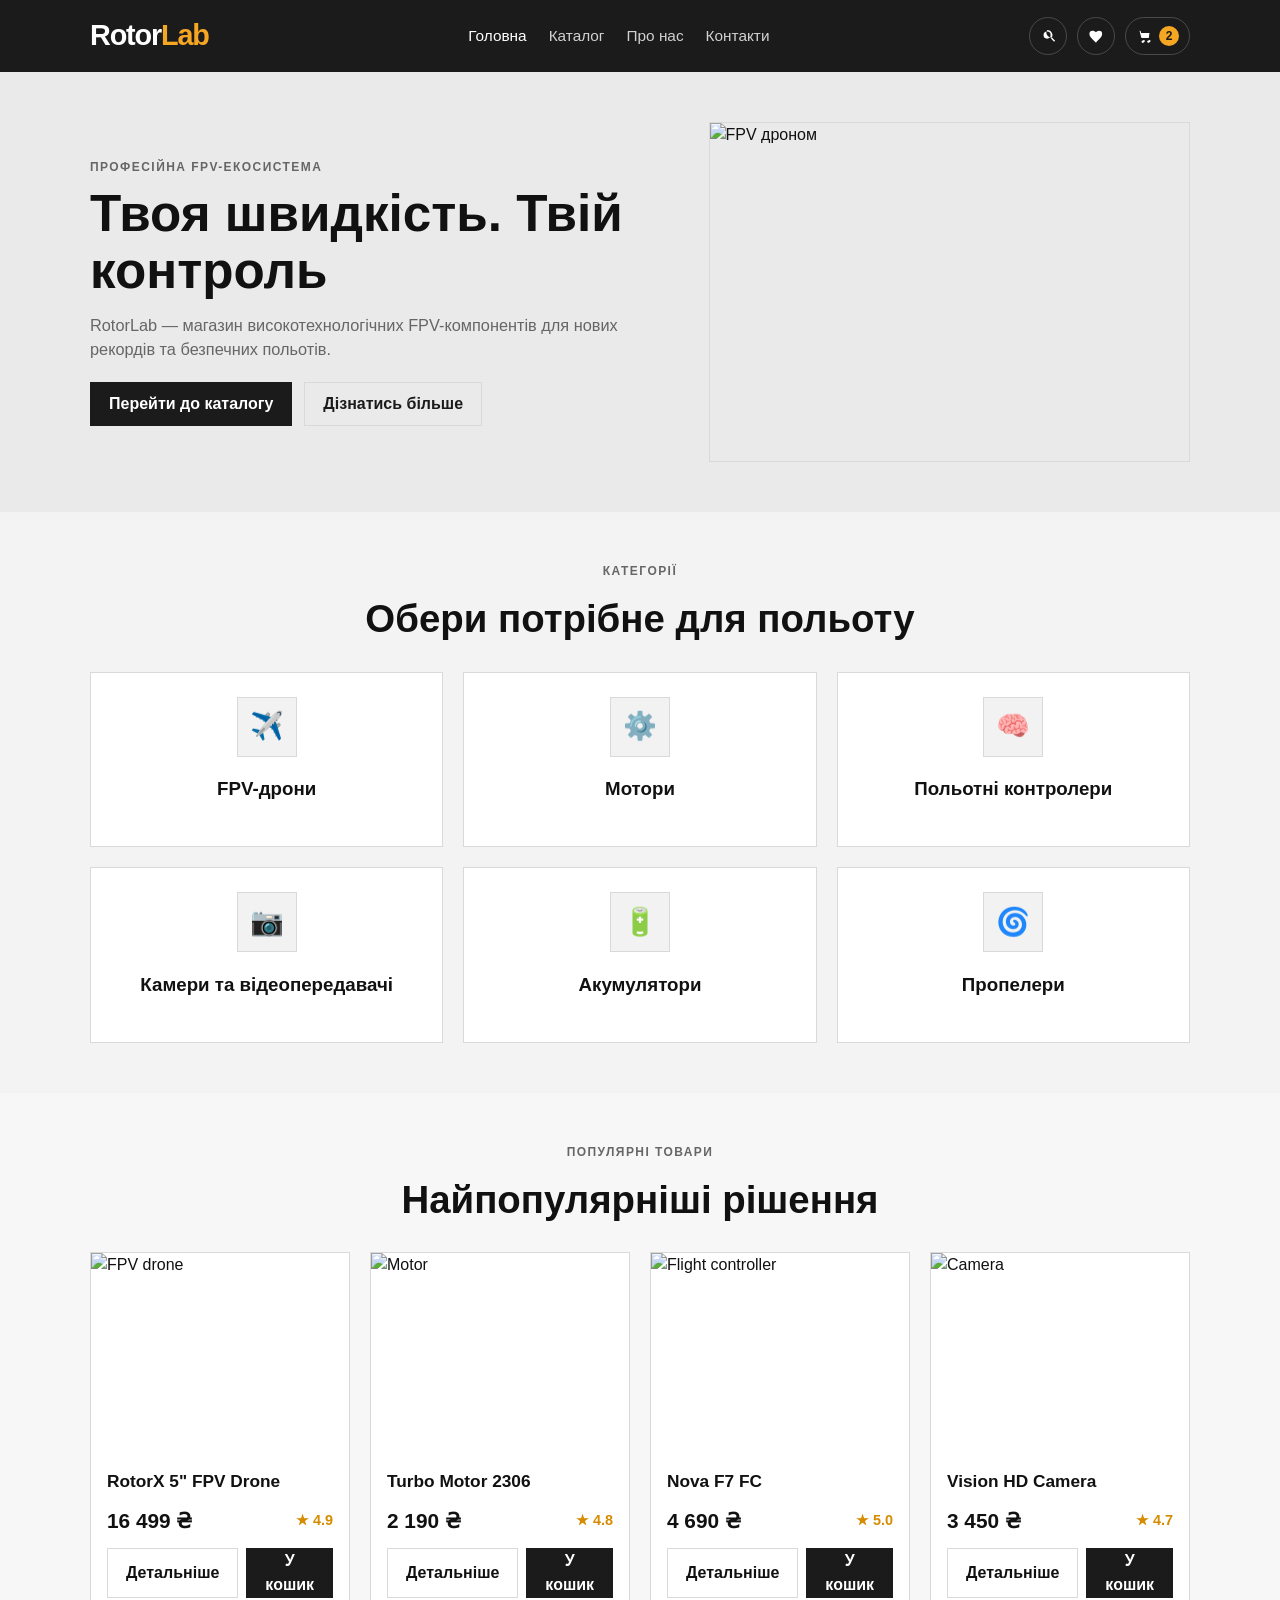
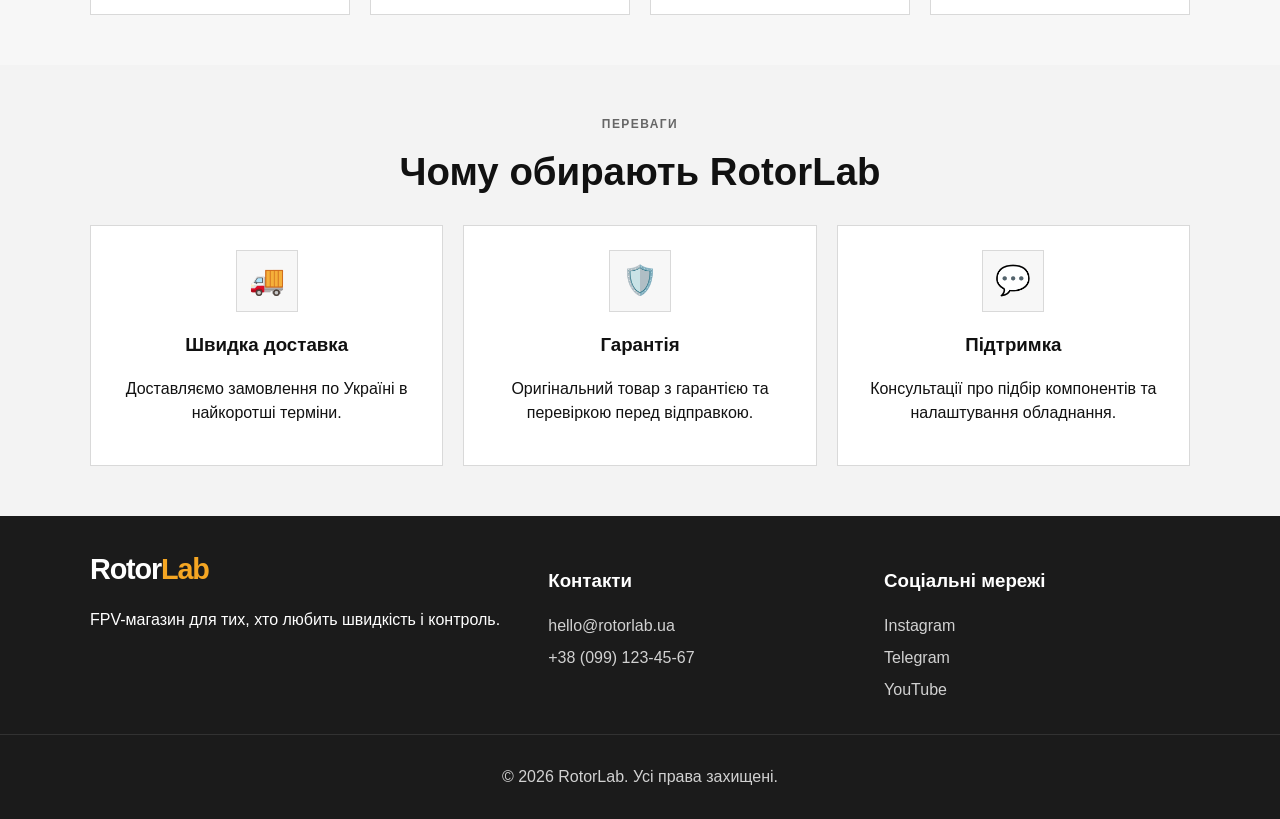
==== index.html @ e382fa6e "first commit" ====
<!DOCTYPE html>
<html lang="uk">
  <head>
    <meta charset="UTF-8" />
    <meta name="viewport" content="width=device-width, initial-scale=1.0" />
    <title>RotorLab | Головна</title>
    <link rel="preconnect" href="https://fonts.googleapis.com" />
    <link rel="preconnect" href="https://fonts.gstatic.com" crossorigin />
    <link href="https://fonts.googleapis.com/css2?family=Inter:wght@400;500;600;700;800&display=swap" rel="stylesheet" />
    <link rel="stylesheet" href="css/style.css" />
  </head>
  <body>
    <header class="header">
      <div class="container header__inner">
        <a href="index.html" class="logo">Rotor<span>Lab</span></a>

        <nav class="nav" aria-label="Головна навігація">
          <a href="index.html" class="nav__link active">Головна</a>
          <a href="catalog.html" class="nav__link">Каталог</a>
          <a href="about.html" class="nav__link">Про нас</a>
          <a href="contacts.html" class="nav__link">Контакти</a>
        </nav>

        <div class="header__actions">
          <button class="icon-button" aria-label="Пошук">
            <svg viewBox="0 0 24 24" aria-hidden="true"><path d="M10 3a7 7 0 015.5 11.9l4.4 4.4 1.4-1.4-4.4-4.4A7 7 0 0110 3zm0 2a5 5 0 100 10 5 5 0 000-10z"/></svg>
          </button>

          <a href="favorites.html" class="icon-button" aria-label="Обране">
            <svg viewBox="0 0 24 24" aria-hidden="true"><path d="M12 21.35l-1.45-1.32C5.4 15.36 2 12.28 2 8.5A4.5 4.5 0 016.5 4c1.74 0 3.41.81 4.5 2.09A6.15 6.15 0 0115.5 4 4.5 4.5 0 0120 8.5c0 3.78-3.4 6.86-8.55 11.54L12 21.35z"/></svg>
          </a>

          <a href="cart.html" class="cart-button" aria-label="Кошик">
            <svg viewBox="0 0 24 24" aria-hidden="true"><path d="M3 4h2l2.3 9.2a1 1 0 001 .8h8.9a1 1 0 001-.76L19 7H7.2l-.45-2.2A1 1 0 005.76 4H3zm5 14.5A1.5 1.5 0 1011 20a1.5 1.5 0 000-3zm8 0A1.5 1.5 0 1019 20a1.5 1.5 0 000-3z"/></svg>
            <span class="cart-count">2</span>
          </a>
        </div>
      </div>
    </header>

    <main>
      <section class="hero">
        <div class="container hero__content">
          <div class="hero__text">
            <p class="eyebrow">Професійна FPV-екосистема</p>
            <h1>Твоя швидкість. Твій контроль</h1>
            <p class="hero__description">
              RotorLab — магазин високотехнологічних FPV-компонентів для нових рекордів та безпечних польотів.
            </p>
            <div class="hero__actions">
              <a href="catalog.html" class="button button--primary">Перейти до каталогу</a>
              <a href="about.html" class="button button--secondary">Дізнатись більше</a>
            </div>
          </div>

          <div class="hero__media">
            <img src="https://images.unsplash.com/photo-1473968512647-3e447244af8f?auto=format&fit=crop&w=900&q=80" alt="FPV дроном" />
          </div>
        </div>
      </section>

      <section class="categories section">
        <div class="container">
          <div class="section-heading">
            <p class="eyebrow">Категорії</p>
            <h2>Обери потрібне для польоту</h2>
          </div>

          <div class="category-grid">
            <article class="category-card">
              <div class="category-card__icon">✈️</div>
              <h3>FPV-дрони</h3>
            </article>
            <article class="category-card">
              <div class="category-card__icon">⚙️</div>
              <h3>Мотори</h3>
            </article>
            <article class="category-card">
              <div class="category-card__icon">🧠</div>
              <h3>Польотні контролери</h3>
            </article>
            <article class="category-card">
              <div class="category-card__icon">📷</div>
              <h3>Камери та відеопередавачі</h3>
            </article>
            <article class="category-card">
              <div class="category-card__icon">🔋</div>
              <h3>Акумулятори</h3>
            </article>
            <article class="category-card">
              <div class="category-card__icon">🌀</div>
              <h3>Пропелери</h3>
            </article>
          </div>
        </div>
      </section>

      <section class="popular section section--light">
        <div class="container">
          <div class="section-heading">
            <p class="eyebrow">Популярні товари</p>
            <h2>Найпопулярніші рішення</h2>
          </div>

          <div class="product-grid">
            <article class="product-card">
              <img src="https://images.unsplash.com/photo-1580910051074-3e8e1a7797b1?auto=format&fit=crop&w=800&q=80" alt="FPV drone" />
              <div class="product-card__body">
                <h3>RotorX 5" FPV Drone</h3>
                <div class="product-card__meta">
                  <span class="price">16 499 ₴</span>
                  <span class="rating">★ 4.9</span>
                </div>
                <div class="product-card__actions">
                  <a href="product.html" class="button button--ghost">Детальніше</a>
                  <button class="button button--primary">У кошик</button>
                </div>
              </div>
            </article>

            <article class="product-card">
              <img src="https://images.unsplash.com/photo-1544256718-3bcf237f3974?auto=format&fit=crop&w=800&q=80" alt="Motor" />
              <div class="product-card__body">
                <h3>Turbo Motor 2306</h3>
                <div class="product-card__meta">
                  <span class="price">2 190 ₴</span>
                  <span class="rating">★ 4.8</span>
                </div>
                <div class="product-card__actions">
                  <a href="product.html" class="button button--ghost">Детальніше</a>
                  <button class="button button--primary">У кошик</button>
                </div>
              </div>
            </article>

            <article class="product-card">
              <img src="https://images.unsplash.com/photo-1518770660439-4636190af475?auto=format&fit=crop&w=800&q=80" alt="Flight controller" />
              <div class="product-card__body">
                <h3>Nova F7 FC</h3>
                <div class="product-card__meta">
                  <span class="price">4 690 ₴</span>
                  <span class="rating">★ 5.0</span>
                </div>
                <div class="product-card__actions">
                  <a href="product.html" class="button button--ghost">Детальніше</a>
                  <button class="button button--primary">У кошик</button>
                </div>
              </div>
            </article>

            <article class="product-card">
              <img src="https://images.unsplash.com/photo-1550745165-9bc0b252726f?auto=format&fit=crop&w=800&q=80" alt="Camera" />
              <div class="product-card__body">
                <h3>Vision HD Camera</h3>
                <div class="product-card__meta">
                  <span class="price">3 450 ₴</span>
                  <span class="rating">★ 4.7</span>
                </div>
                <div class="product-card__actions">
                  <a href="product.html" class="button button--ghost">Детальніше</a>
                  <button class="button button--primary">У кошик</button>
                </div>
              </div>
            </article>
          </div>
        </div>
      </section>

      <section class="benefits section">
        <div class="container">
          <div class="section-heading">
            <p class="eyebrow">Переваги</p>
            <h2>Чому обирають RotorLab</h2>
          </div>

          <div class="benefits-grid">
            <article class="benefit-item">
              <div class="benefit-item__icon">🚚</div>
              <h3>Швидка доставка</h3>
              <p>Доставляємо замовлення по Україні в найкоротші терміни.</p>
            </article>
            <article class="benefit-item">
              <div class="benefit-item__icon">🛡️</div>
              <h3>Гарантія</h3>
              <p>Оригінальний товар з гарантією та перевіркою перед відправкою.</p>
            </article>
            <article class="benefit-item">
              <div class="benefit-item__icon">💬</div>
              <h3>Підтримка</h3>
              <p>Консультації про підбір компонентів та налаштування обладнання.</p>
            </article>
          </div>
        </div>
      </section>
    </main>

    <footer class="footer">
      <div class="container footer__content">
        <div>
          <a href="index.html" class="logo footer__logo">Rotor<span>Lab</span></a>
          <p>FPV-магазин для тих, хто любить швидкість і контроль.</p>
        </div>

        <div>
          <h3>Контакти</h3>
          <ul class="footer__list">
            <li><a href="mailto:hello@rotorlab.ua">hello@rotorlab.ua</a></li>
            <li><a href="tel:+380991234567">+38 (099) 123-45-67</a></li>
          </ul>
        </div>

        <div>
          <h3>Соціальні мережі</h3>
          <ul class="footer__list">
            <li><a href="#">Instagram</a></li>
            <li><a href="#">Telegram</a></li>
            <li><a href="#">YouTube</a></li>
          </ul>
        </div>
      </div>

      <div class="footer__bottom">
        <div class="container">
          <p>© 2026 RotorLab. Усі права захищені.</p>
        </div>
      </div>
    </footer>
  </body>
</html>
---- css/style.css ----
:root {
  --bg: #f3f3f3;
  --white: #ffffff;
  --text: #111111;
  --muted: #666666;
  --line: #d9d9d9;
  --dark: #1b1b1b;
  --soft: #f7f7f7;
  --accent: #f5a623;
}

* {
  box-sizing: border-box;
}

body {
  margin: 0;
  font-family: Arial, Helvetica, sans-serif;
  background: var(--bg);
  color: var(--text);
  line-height: 1.5;
}

a {
  color: inherit;
  text-decoration: none;
}

img {
  max-width: 100%;
  display: block;
}

button,
input,
select,
textarea {
  font: inherit;
}

button {
  cursor: pointer;
}

.container {
  width: min(1100px, calc(100% - 32px));
  margin: 0 auto;
}

.header {
  background: var(--dark);
  color: var(--white);
}

.header__inner {
  display: flex;
  justify-content: space-between;
  align-items: center;
  min-height: 72px;
  gap: 20px;
}

.logo {
  font-size: 1.8rem;
  font-weight: 700;
  letter-spacing: -0.04em;
}

.logo span {
  color: var(--accent);
}

.nav {
  display: flex;
  gap: 22px;
}

.nav__link {
  color: rgba(255, 255, 255, 0.8);
  font-size: 0.96rem;
}

.nav__link.active {
  color: var(--white);
}

.header__actions {
  display: flex;
  align-items: center;
  gap: 10px;
}

.icon-button,
.cart-button {
  display: inline-flex;
  align-items: center;
  justify-content: center;
  width: 38px;
  height: 38px;
  border: 1px solid rgba(255,255,255,0.2);
  background: transparent;
  color: var(--white);
  border-radius: 50%;
}

.cart-button {
  width: auto;
  min-width: 60px;
  padding: 0 10px;
  border-radius: 999px;
  gap: 6px;
}

.icon-button svg,
.cart-button svg {
  width: 17px;
  height: 17px;
  fill: currentColor;
}

.cart-count {
  display: inline-flex;
  align-items: center;
  justify-content: center;
  min-width: 20px;
  height: 20px;
  background: var(--accent);
  color: var(--dark);
  border-radius: 50%;
  font-size: 0.75rem;
  font-weight: 700;
}

.hero {
  background: #eaeaea;
  padding: 50px 0;
}

.hero__content {
  display: grid;
  grid-template-columns: 1.1fr 0.9fr;
  gap: 30px;
  align-items: center;
}

.eyebrow {
  margin: 0 0 10px;
  font-size: 0.75rem;
  font-weight: 700;
  letter-spacing: 0.12em;
  text-transform: uppercase;
  color: var(--muted);
}

.hero h1 {
  font-size: clamp(2rem, 4vw, 3.3rem);
  line-height: 1.1;
  margin: 0 0 14px;
}

.hero__description {
  margin: 0;
  color: var(--muted);
  font-size: 1.02rem;
}

.hero__actions {
  display: flex;
  flex-wrap: wrap;
  gap: 12px;
  margin-top: 20px;
}

.button {
  display: inline-flex;
  align-items: center;
  justify-content: center;
  min-height: 44px;
  padding: 0 18px;
  border: 1px solid var(--line);
  background: var(--white);
  color: var(--dark);
  font-weight: 600;
}

.button--primary {
  background: var(--dark);
  border-color: var(--dark);
  color: var(--white);
}

.button--ghost {
  background: var(--white);
  color: var(--text);
}

.button--secondary {
  background: transparent;
}

.hero__media img {
  width: 100%;
  min-height: 340px;
  object-fit: cover;
  border: 1px solid var(--line);
}

.section {
  padding: 50px 0;
}

.section--light {
  background: var(--soft);
}

.section-heading {
  margin: 0 auto 24px;
  text-align: center;
  max-width: 700px;
}

.section-heading--left {
  margin-left: 0;
  text-align: left;
}

.section-heading h2 {
  margin: 0;
  font-size: clamp(1.8rem, 3vw, 2.4rem);
}

.category-grid,
.product-grid,
.benefits-grid,
.team-grid,
.stats-grid,
.contact-blocks {
  display: grid;
  gap: 20px;
}

.category-grid {
  grid-template-columns: repeat(3, minmax(0, 1fr));
}

.category-card,
.product-card,
.benefit-item,
.team-card,
.contact-card,
.summary-card,
.social-panel,
.favorite-item,
.cart-item {
  background: var(--white);
  border: 1px solid var(--line);
}

.category-card {
  padding: 24px 16px;
  text-align: center;
}

.category-card__icon {
  width: 60px;
  height: 60px;
  margin: 0 auto 14px;
  display: grid;
  place-items: center;
  background: #f2f2f2;
  border: 1px solid var(--line);
  font-size: 1.7rem;
}

.product-grid {
  grid-template-columns: repeat(4, minmax(0, 1fr));
}

.product-card {
  overflow: hidden;
}

.product-card img {
  width: 100%;
  height: 200px;
  object-fit: cover;
}

.product-card__body {
  padding: 16px;
}

.product-card__body h3 {
  margin: 0 0 10px;
  font-size: 1.08rem;
}

.product-card__text {
  margin: 0 0 14px;
  color: var(--muted);
  font-size: 0.92rem;
}

.product-card__meta {
  display: flex;
  align-items: center;
  justify-content: space-between;
  gap: 8px;
  margin-bottom: 12px;
}

.price {
  font-size: 1.3rem;
  font-weight: 700;
}

.rating {
  color: #d68c00;
  font-size: 0.9rem;
  font-weight: 700;
}

.product-card__actions {
  display: flex;
  gap: 8px;
}

.product-card__actions .button {
  flex: 1;
}

.benefits-grid {
  grid-template-columns: repeat(3, minmax(0, 1fr));
}

.benefit-item {
  padding: 24px 18px;
  text-align: center;
}

.benefit-item__icon {
  width: 62px;
  height: 62px;
  margin: 0 auto 12px;
  display: grid;
  place-items: center;
  border: 1px solid var(--line);
  background: #f7f7f7;
  font-size: 1.8rem;
}

.footer {
  background: var(--dark);
  color: var(--white);
}

.footer__content {
  display: grid;
  grid-template-columns: 1.4fr 1fr 1fr;
  gap: 30px;
  padding: 32px 0;
}

.footer__list {
  list-style: none;
  padding: 0;
  margin: 0;
  display: grid;
  gap: 8px;
  color: rgba(255,255,255,0.8);
}

.footer__bottom {
  border-top: 1px solid rgba(255,255,255,0.1);
  text-align: center;
  padding: 14px 0;
  color: rgba(255,255,255,0.8);
}

.page-shell {
  padding: 40px 0 70px;
}

.catalog-header {
  padding-top: 0;
  padding-bottom: 16px;
}

.catalog-toolbar,
.sort-row,
.catalog-grid,
.product-detail,
.cart-layout,
.checkout-layout,
.contacts-layout,
.favorites-list {
  display: grid;
  gap: 24px;
}

.catalog-toolbar__filters {
  display: grid;
  grid-template-columns: repeat(4, minmax(0, 1fr));
  gap: 16px;
}

.search-box input,
.catalog-toolbar__filters input,
.catalog-toolbar__filters select,
.sort-row select,
.checkout-form input,
.checkout-form select,
.feedback-form input,
.feedback-form textarea,
label input,
label select,
label textarea {
  width: 100%;
  min-height: 44px;
  padding: 10px 12px;
  border: 1px solid var(--line);
  background: var(--white);
  color: var(--text);
}

.catalog-toolbar__filters label,
.sort-row label,
label,
.quantity-picker {
  display: grid;
  gap: 6px;
  font-weight: 600;
}

.sort-row {
  grid-template-columns: 1fr auto;
  align-items: end;
  margin-bottom: 8px;
}

.catalog-grid {
  grid-template-columns: repeat(3, minmax(0, 1fr));
}

.pagination {
  display: flex;
  justify-content: center;
  gap: 10px;
  margin-top: 24px;
}

.pagination__item {
  display: inline-flex;
  align-items: center;
  justify-content: center;
  width: 38px;
  height: 38px;
  border: 1px solid var(--line);
  background: var(--white);
  color: var(--text);
}

.pagination__item.active {
  background: var(--dark);
  color: var(--white);
  border-color: var(--dark);
}

.breadcrumb {
  display: flex;
  align-items: center;
  gap: 8px;
  color: var(--muted);
  margin-bottom: 24px;
}

.product-detail {
  grid-template-columns: 1.05fr 0.95fr;
  align-items: start;
}

.product-detail__gallery {
  display: grid;
  gap: 12px;
}

.product-detail__main {
  width: 100%;
  height: 440px;
  object-fit: cover;
  border: 1px solid var(--line);
}

.product-detail__thumbs {
  display: grid;
  grid-template-columns: repeat(3, minmax(0, 1fr));
  gap: 10px;
}

.product-detail__thumbs img {
  width: 100%;
  height: 120px;
  object-fit: cover;
  border: 1px solid var(--line);
}

.product-detail__info {
  background: var(--white);
  border: 1px solid var(--line);
  padding: 22px;
}

.product-detail__description {
  color: var(--muted);
  margin: 16px 0 22px;
}

.product-card__meta--large {
  display: flex;
  justify-content: flex-start;
  gap: 16px;
  margin-bottom: 12px;
}

.status {
  display: inline-block;
  background: #edf8f2;
  color: #1c7a4c;
  padding: 5px 10px;
  font-size: 0.78rem;
  font-weight: 700;
}

.product-detail__purchase {
  display: flex;
  align-items: end;
  gap: 20px;
  flex-wrap: wrap;
}

.quantity-picker__control {
  display: flex;
  align-items: center;
  border: 1px solid var(--line);
  background: var(--white);
}

.quantity-picker__control button {
  width: 42px;
  height: 42px;
  border: none;
  background: transparent;
  font-size: 1.3rem;
}

.quantity-picker__control input {
  width: 60px;
  height: 42px;
  border: none;
  text-align: center;
}

.specs-table {
  width: 100%;
  border-collapse: collapse;
  background: var(--white);
  border: 1px solid var(--line);
}

.specs-table th,
.specs-table td {
  text-align: left;
  padding: 12px 14px;
  border-bottom: 1px solid var(--line);
}

.specs-table th {
  width: 40%;
  background: var(--soft);
}

.cart-layout {
  grid-template-columns: minmax(0, 1.8fr) minmax(250px, 0.8fr);
  align-items: start;
}

.cart-list {
  display: grid;
  gap: 16px;
}

.cart-item {
  display: grid;
  grid-template-columns: 120px minmax(0, 1.1fr) auto auto auto auto;
  align-items: center;
  gap: 16px;
  padding: 14px;
}

.cart-item img {
  width: 120px;
  height: 90px;
  object-fit: cover;
  border: 1px solid var(--line);
}

.cart-item__info h3 {
  margin: 0 0 6px;
}

.cart-item__info p {
  color: var(--muted);
  margin: 0;
}

.quantity-picker--small {
  min-width: 120px;
}

.remove-button {
  border: none;
  background: transparent;
  color: var(--muted);
  font-size: 1.1rem;
}

.summary-card {
  padding: 22px 18px;
}

.summary-card h2 {
  margin-top: 0;
  font-size: 1.7rem;
}

.summary-row,
.summary-item {
  display: flex;
  align-items: center;
  justify-content: space-between;
  gap: 12px;
  margin-bottom: 12px;
}

.summary-row--total {
  border-top: 1px solid var(--line);
  padding-top: 12px;
  margin-top: 18px;
  font-weight: 700;
  font-size: 1.1rem;
}

.summary-actions {
  display: grid;
  gap: 10px;
  margin-top: 18px;
}

.checkout-layout {
  grid-template-columns: minmax(0, 1.5fr) minmax(260px, 0.8fr);
  align-items: start;
}

.checkout-form,
.feedback-form {
  display: grid;
  gap: 18px;
}

.form-grid {
  display: grid;
  grid-template-columns: repeat(2, minmax(0, 1fr));
  gap: 16px;
}

.payment-methods {
  border: 1px solid var(--line);
  padding: 14px 16px;
}

.radio-option {
  display: flex;
  align-items: center;
  gap: 10px;
  margin-top: 10px;
}

.about-hero {
  display: grid;
  grid-template-columns: 1fr 1fr;
  gap: 30px;
  align-items: center;
}

.about-hero img {
  width: 100%;
  height: 400px;
  object-fit: cover;
  border: 1px solid var(--line);
}

.story,
.about-hero__content {
  color: var(--muted);
}

.stats-grid {
  grid-template-columns: repeat(3, minmax(0, 1fr));
}

.stat-card {
  background: var(--dark);
  color: var(--white);
  padding: 30px 20px;
  text-align: center;
}

.stat-card strong {
  display: block;
  font-size: 2rem;
  margin-bottom: 6px;
}

.team-grid {
  grid-template-columns: repeat(3, minmax(0, 1fr));
}

.team-card {
  overflow: hidden;
}

.team-card img {
  width: 100%;
  height: 240px;
  object-fit: cover;
}

.team-card h3,
.team-card p {
  padding: 0 16px;
}

.contacts-layout {
  grid-template-columns: minmax(0, 1.7fr) minmax(220px, 0.7fr);
  align-items: start;
}

.contact-blocks {
  grid-template-columns: repeat(3, minmax(0, 1fr));
  margin-bottom: 20px;
}

.contact-card {
  padding: 18px 16px;
}

.social-panel {
  padding: 22px 18px;
}

.social-list {
  list-style: none;
  padding: 0;
  margin: 0;
  display: grid;
  gap: 8px;
}

.favorite-item {
  display: grid;
  grid-template-columns: 140px minmax(0, 1.2fr) auto;
  align-items: center;
  gap: 18px;
  padding: 14px 16px;
}

.favorite-item img {
  width: 140px;
  height: 100px;
  object-fit: cover;
  border: 1px solid var(--line);
}

.favorite-item__actions {
  display: flex;
  gap: 10px;
  flex-wrap: wrap;
}

@media (max-width: 1024px) {
  .hero__content,
  .product-detail,
  .about-hero,
  .cart-layout,
  .checkout-layout,
  .contacts-layout {
    grid-template-columns: 1fr;
  }

  .product-grid,
  .category-grid,
  .benefits-grid,
  .team-grid,
  .catalog-grid {
    grid-template-columns: repeat(2, minmax(0, 1fr));
  }

  .catalog-toolbar__filters {
    grid-template-columns: repeat(2, minmax(0, 1fr));
  }
}

@media (max-width: 720px) {
  .header__inner,
  .nav,
  .catalog-toolbar__filters,
  .product-grid,
  .category-grid,
  .benefits-grid,
  .team-grid,
  .catalog-grid,
  .contact-blocks,
  .form-grid,
  .stats-grid,
  .footer__content {
    grid-template-columns: 1fr;
  }

  .header__inner {
    display: grid;
    justify-items: center;
    padding: 14px 0;
  }

  .nav {
    flex-wrap: wrap;
    justify-content: center;
  }

  .cart-item,
  .favorite-item {
    grid-template-columns: 1fr;
  }

  .sort-row {
    grid-template-columns: 1fr;
  }

  .favorite-item img,
  .cart-item img {
    width: 100%;
    height: 180px;
  }
}
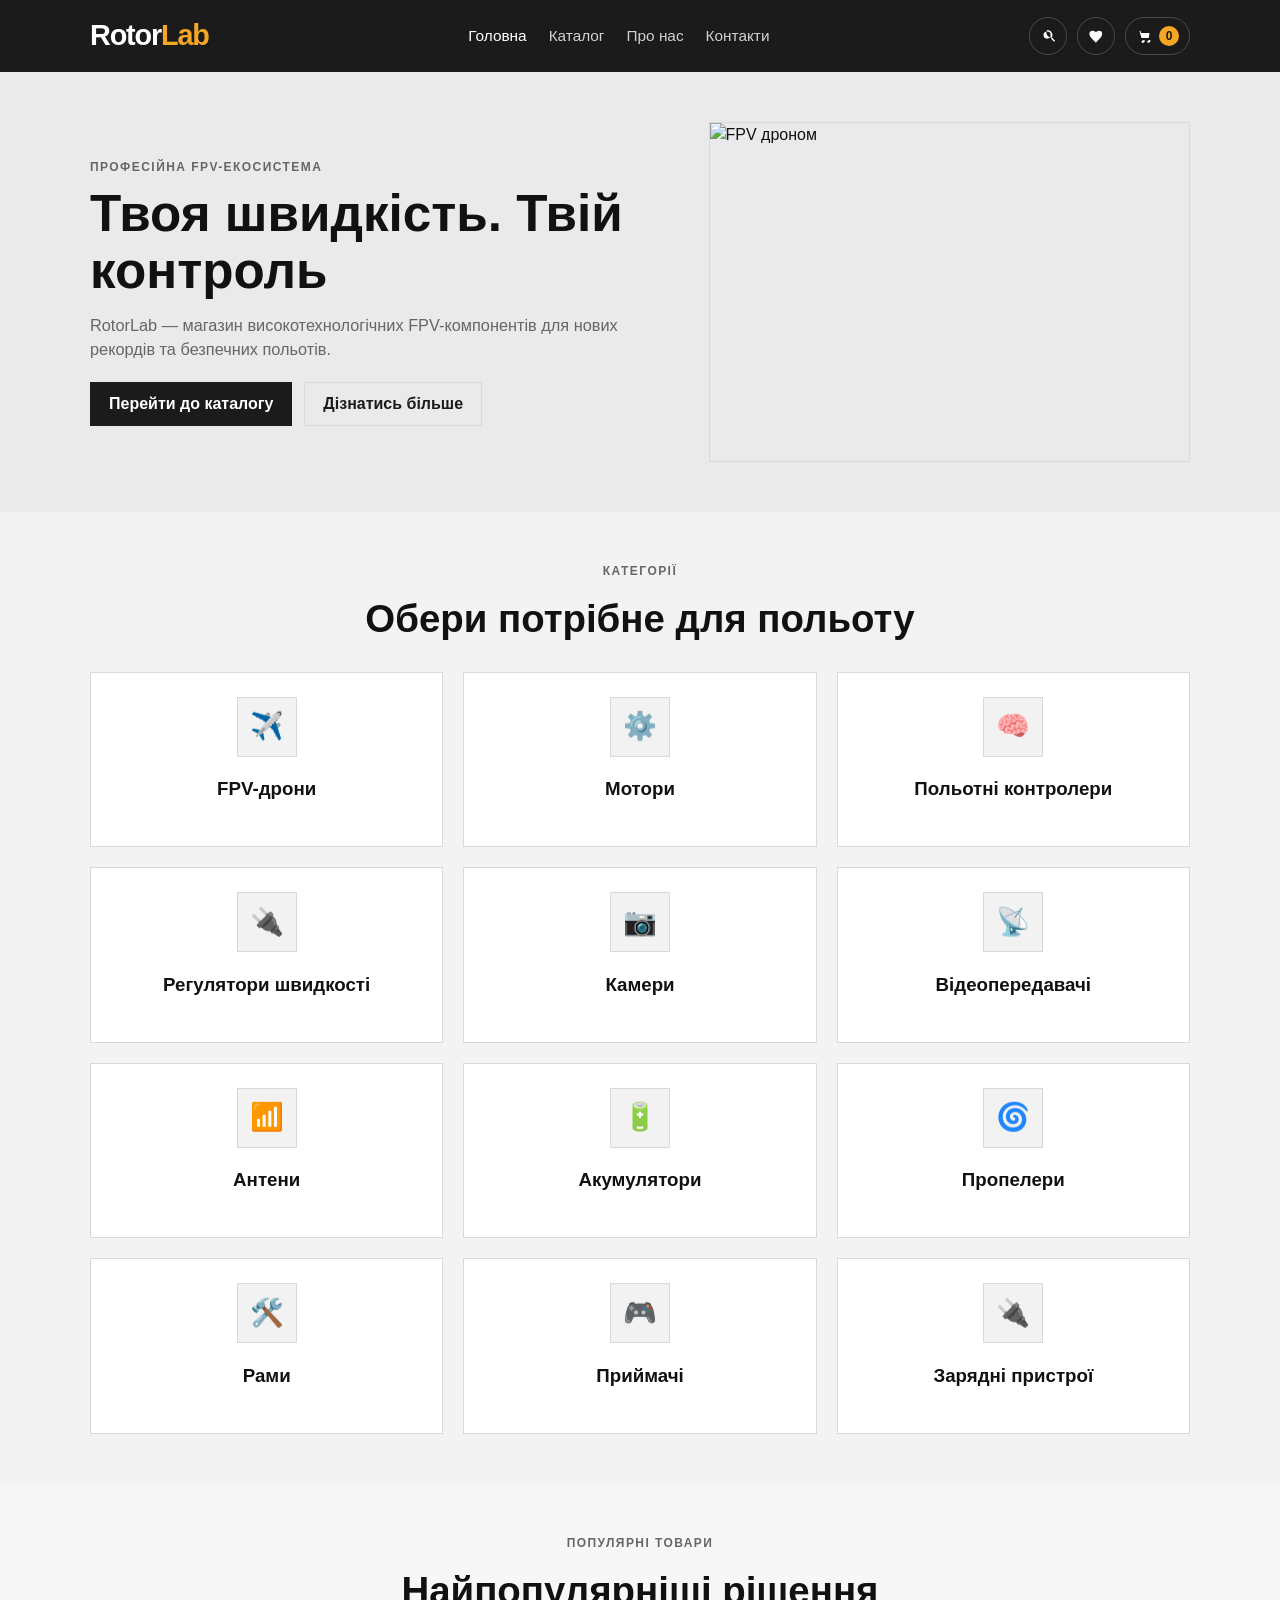
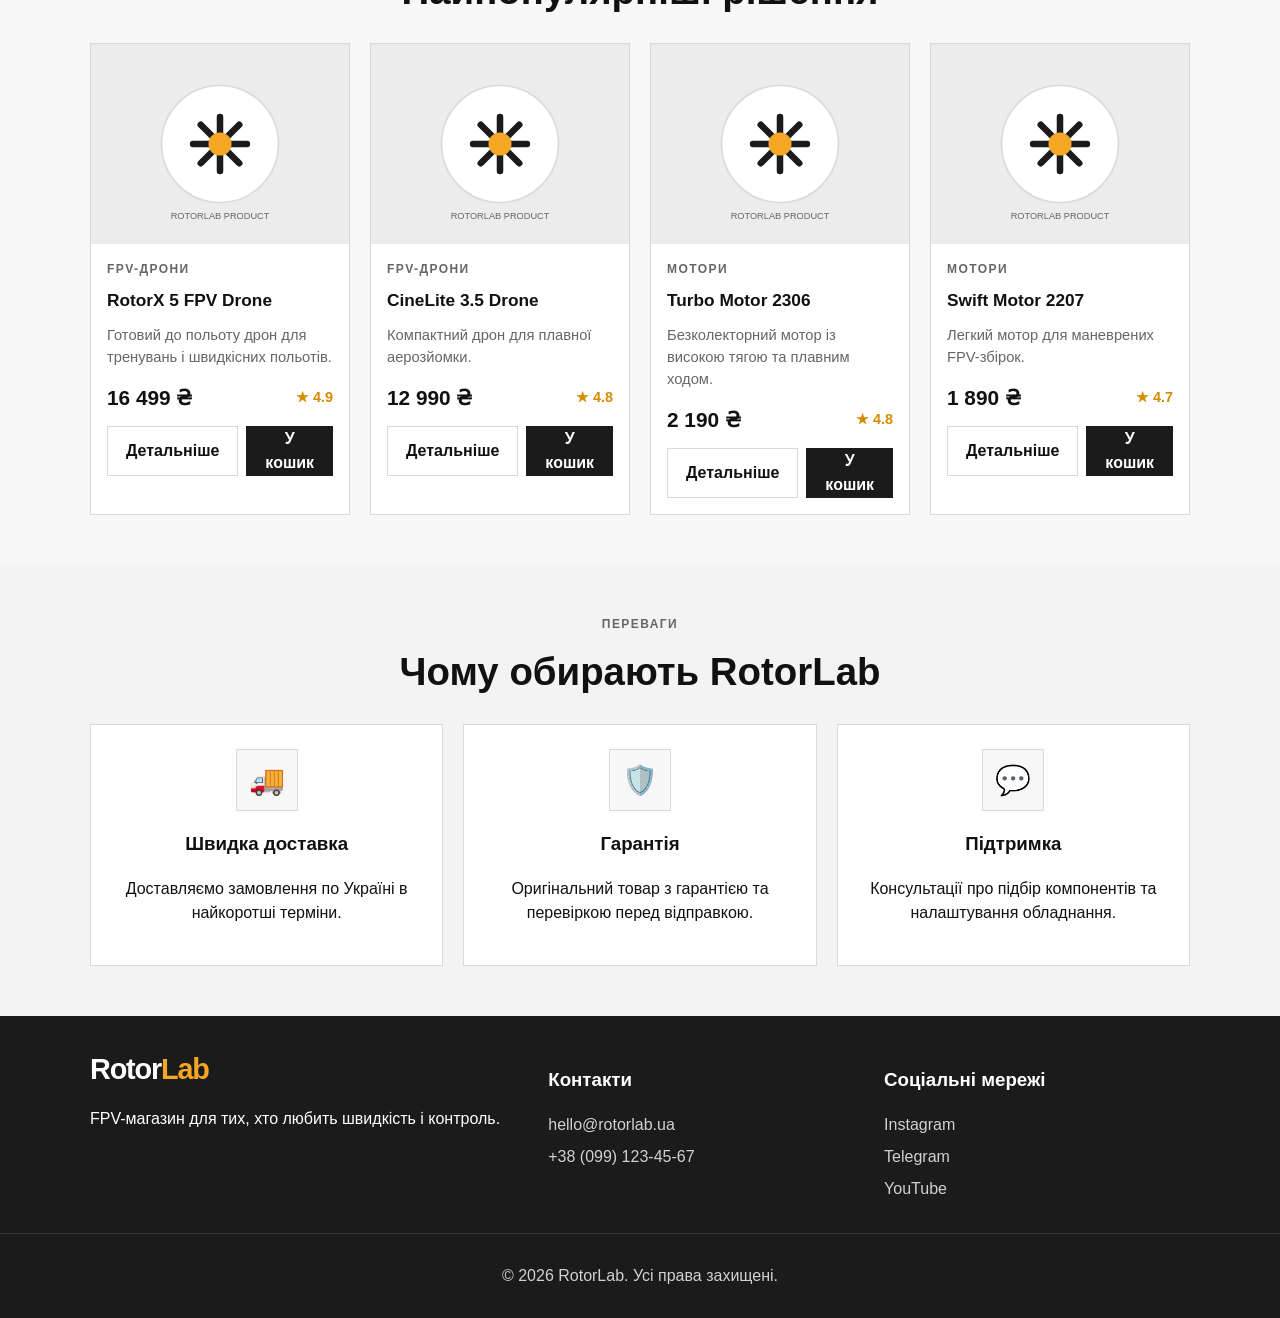
==== commit 148ba980: "basic structure litle worked js, after this start a work to js" ====
--- a/index.html
+++ b/index.html
@@ -32,7 +32,7 @@
 
           <a href="cart.html" class="cart-button" aria-label="Кошик">
             <svg viewBox="0 0 24 24" aria-hidden="true"><path d="M3 4h2l2.3 9.2a1 1 0 001 .8h8.9a1 1 0 001-.76L19 7H7.2l-.45-2.2A1 1 0 005.76 4H3zm5 14.5A1.5 1.5 0 1011 20a1.5 1.5 0 000-3zm8 0A1.5 1.5 0 1019 20a1.5 1.5 0 000-3z"/></svg>
-            <span class="cart-count">2</span>
+            <span class="cart-count">0</span>
           </a>
         </div>
       </div>
@@ -66,32 +66,7 @@
             <h2>Обери потрібне для польоту</h2>
           </div>
 
-          <div class="category-grid">
-            <article class="category-card">
-              <div class="category-card__icon">✈️</div>
-              <h3>FPV-дрони</h3>
-            </article>
-            <article class="category-card">
-              <div class="category-card__icon">⚙️</div>
-              <h3>Мотори</h3>
-            </article>
-            <article class="category-card">
-              <div class="category-card__icon">🧠</div>
-              <h3>Польотні контролери</h3>
-            </article>
-            <article class="category-card">
-              <div class="category-card__icon">📷</div>
-              <h3>Камери та відеопередавачі</h3>
-            </article>
-            <article class="category-card">
-              <div class="category-card__icon">🔋</div>
-              <h3>Акумулятори</h3>
-            </article>
-            <article class="category-card">
-              <div class="category-card__icon">🌀</div>
-              <h3>Пропелери</h3>
-            </article>
-          </div>
+          <div class="category-grid" id="home-categories"></div>
         </div>
       </section>
 
@@ -102,67 +77,7 @@
             <h2>Найпопулярніші рішення</h2>
           </div>
 
-          <div class="product-grid">
-            <article class="product-card">
-              <img src="https://images.unsplash.com/photo-1580910051074-3e8e1a7797b1?auto=format&fit=crop&w=800&q=80" alt="FPV drone" />
-              <div class="product-card__body">
-                <h3>RotorX 5" FPV Drone</h3>
-                <div class="product-card__meta">
-                  <span class="price">16 499 ₴</span>
-                  <span class="rating">★ 4.9</span>
-                </div>
-                <div class="product-card__actions">
-                  <a href="product.html" class="button button--ghost">Детальніше</a>
-                  <button class="button button--primary">У кошик</button>
-                </div>
-              </div>
-            </article>
-
-            <article class="product-card">
-              <img src="https://images.unsplash.com/photo-1544256718-3bcf237f3974?auto=format&fit=crop&w=800&q=80" alt="Motor" />
-              <div class="product-card__body">
-                <h3>Turbo Motor 2306</h3>
-                <div class="product-card__meta">
-                  <span class="price">2 190 ₴</span>
-                  <span class="rating">★ 4.8</span>
-                </div>
-                <div class="product-card__actions">
-                  <a href="product.html" class="button button--ghost">Детальніше</a>
-                  <button class="button button--primary">У кошик</button>
-                </div>
-              </div>
-            </article>
-
-            <article class="product-card">
-              <img src="https://images.unsplash.com/photo-1518770660439-4636190af475?auto=format&fit=crop&w=800&q=80" alt="Flight controller" />
-              <div class="product-card__body">
-                <h3>Nova F7 FC</h3>
-                <div class="product-card__meta">
-                  <span class="price">4 690 ₴</span>
-                  <span class="rating">★ 5.0</span>
-                </div>
-                <div class="product-card__actions">
-                  <a href="product.html" class="button button--ghost">Детальніше</a>
-                  <button class="button button--primary">У кошик</button>
-                </div>
-              </div>
-            </article>
-
-            <article class="product-card">
-              <img src="https://images.unsplash.com/photo-1550745165-9bc0b252726f?auto=format&fit=crop&w=800&q=80" alt="Camera" />
-              <div class="product-card__body">
-                <h3>Vision HD Camera</h3>
-                <div class="product-card__meta">
-                  <span class="price">3 450 ₴</span>
-                  <span class="rating">★ 4.7</span>
-                </div>
-                <div class="product-card__actions">
-                  <a href="product.html" class="button button--ghost">Детальніше</a>
-                  <button class="button button--primary">У кошик</button>
-                </div>
-              </div>
-            </article>
-          </div>
+          <div class="product-grid" id="featured-products"></div>
         </div>
       </section>
 
@@ -225,5 +140,6 @@
         </div>
       </div>
     </footer>
+    <script src="js/store.js" defer></script>
   </body>
 </html>
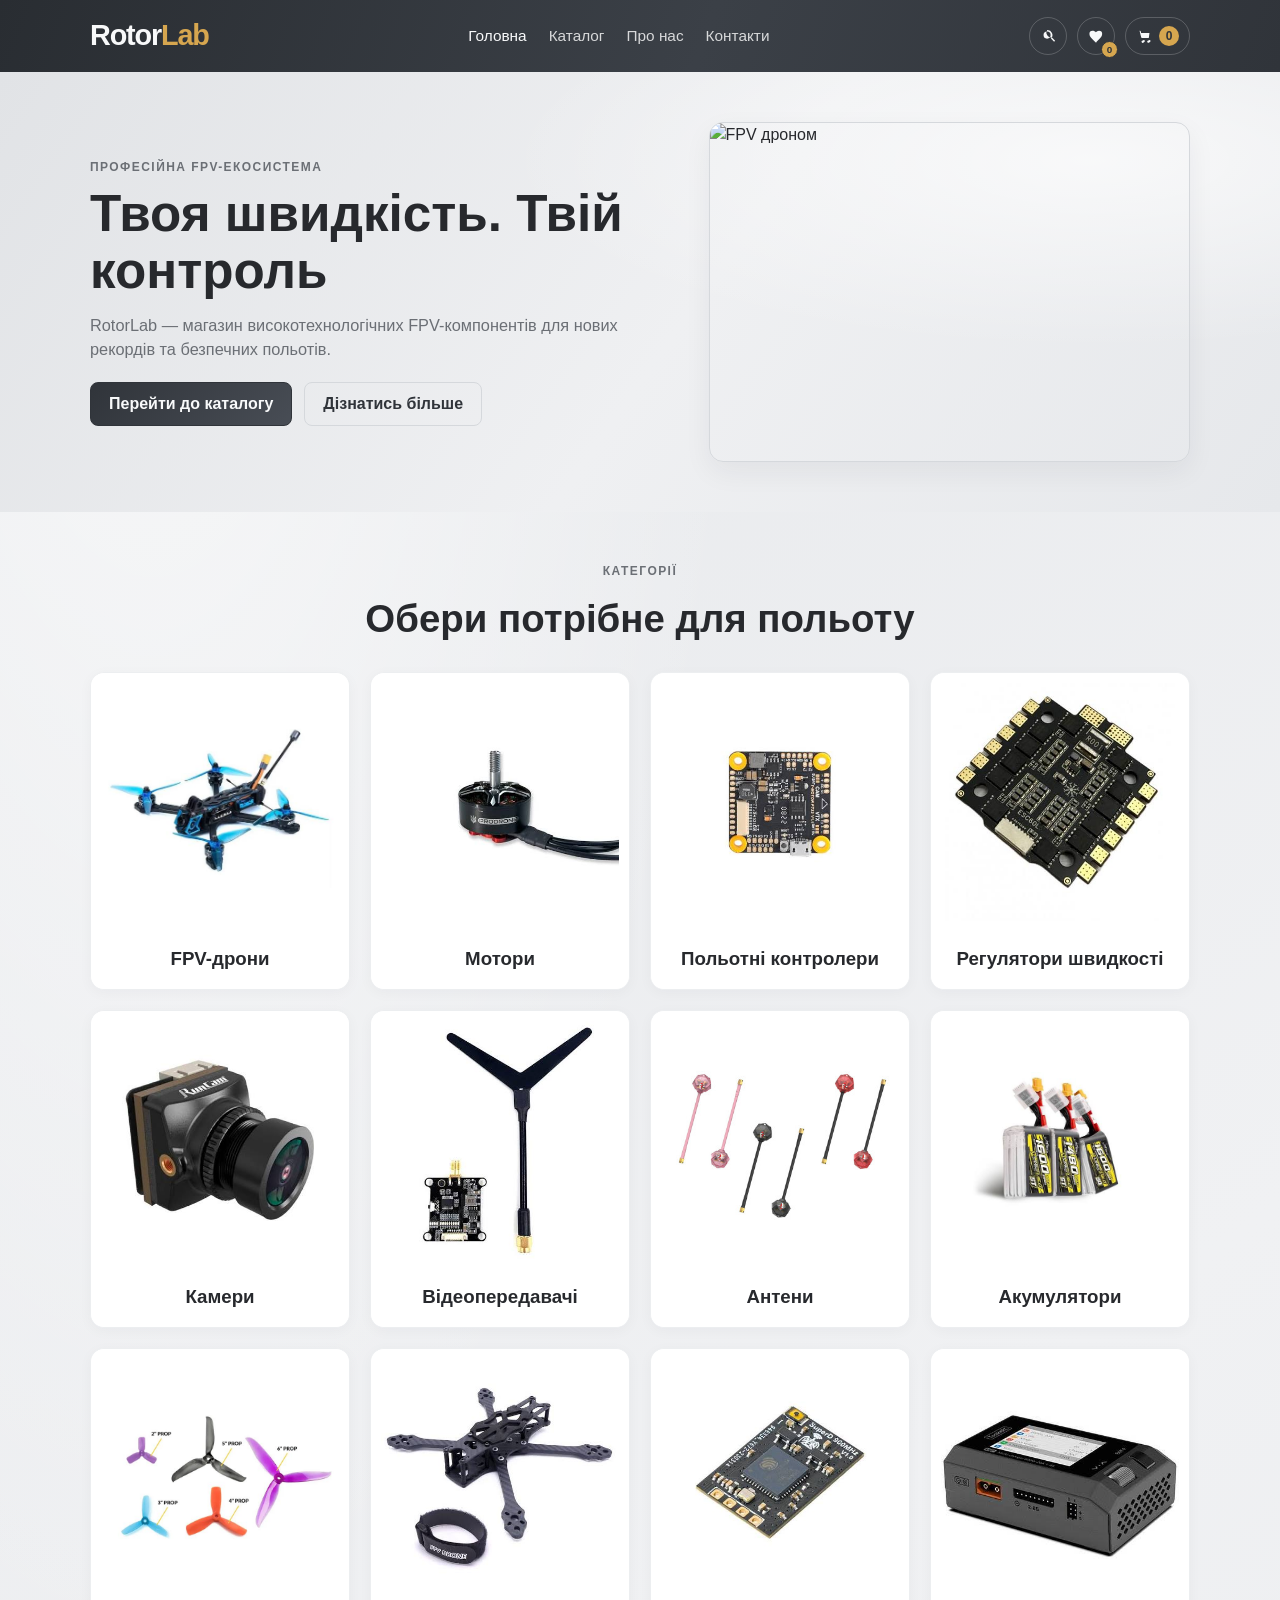
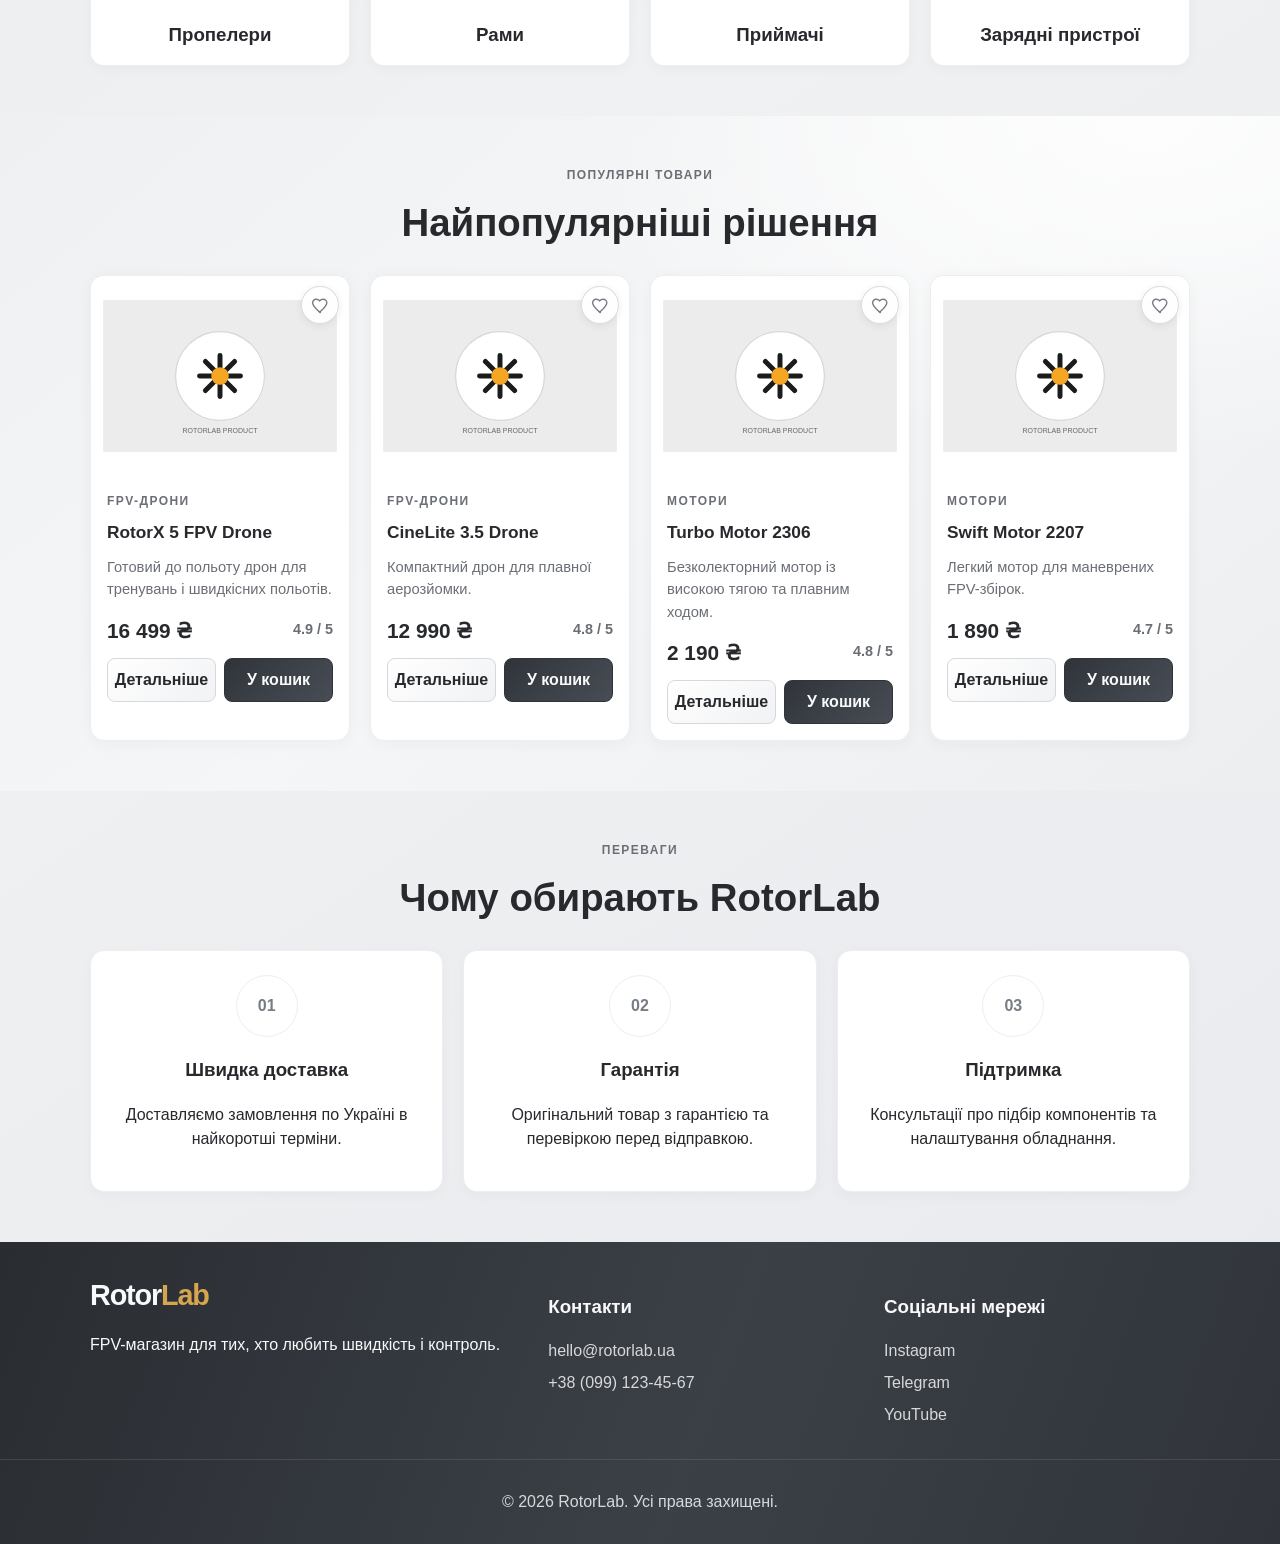
==== commit 9ed0fd97: "Створили каталог із 24 товарами у 12 категоріях, додали фільтри й кошик, що зберігається між відвіду" ====
--- a/index.html
+++ b/index.html
@@ -22,12 +22,13 @@
         </nav>
 
         <div class="header__actions">
-          <button class="icon-button" aria-label="Пошук">
+          <button class="icon-button search-trigger" type="button" aria-label="Пошук" aria-haspopup="dialog">
             <svg viewBox="0 0 24 24" aria-hidden="true"><path d="M10 3a7 7 0 015.5 11.9l4.4 4.4 1.4-1.4-4.4-4.4A7 7 0 0110 3zm0 2a5 5 0 100 10 5 5 0 000-10z"/></svg>
           </button>
 
-          <a href="favorites.html" class="icon-button" aria-label="Обране">
+          <a href="favorites.html" class="icon-button favorites-link" aria-label="Обране">
             <svg viewBox="0 0 24 24" aria-hidden="true"><path d="M12 21.35l-1.45-1.32C5.4 15.36 2 12.28 2 8.5A4.5 4.5 0 016.5 4c1.74 0 3.41.81 4.5 2.09A6.15 6.15 0 0115.5 4 4.5 4.5 0 0120 8.5c0 3.78-3.4 6.86-8.55 11.54L12 21.35z"/></svg>
+            <span class="favorites-count" aria-hidden="true">0</span>
           </a>
 
           <a href="cart.html" class="cart-button" aria-label="Кошик">
@@ -90,17 +91,17 @@
 
           <div class="benefits-grid">
             <article class="benefit-item">
-              <div class="benefit-item__icon">🚚</div>
+              <div class="benefit-item__icon" aria-hidden="true">01</div>
               <h3>Швидка доставка</h3>
               <p>Доставляємо замовлення по Україні в найкоротші терміни.</p>
             </article>
             <article class="benefit-item">
-              <div class="benefit-item__icon">🛡️</div>
+              <div class="benefit-item__icon" aria-hidden="true">02</div>
               <h3>Гарантія</h3>
               <p>Оригінальний товар з гарантією та перевіркою перед відправкою.</p>
             </article>
             <article class="benefit-item">
-              <div class="benefit-item__icon">💬</div>
+              <div class="benefit-item__icon" aria-hidden="true">03</div>
               <h3>Підтримка</h3>
               <p>Консультації про підбір компонентів та налаштування обладнання.</p>
             </article>
--- a/css/style.css
+++ b/css/style.css
@@ -1,12 +1,14 @@
 :root {
-  --bg: #f3f3f3;
-  --white: #ffffff;
-  --text: #111111;
-  --muted: #666666;
-  --line: #d9d9d9;
-  --dark: #1b1b1b;
-  --soft: #f7f7f7;
-  --accent: #f5a623;
+  --bg: #e9eaec;
+  --white: #f8f9fa;
+  --text: #27292d;
+  --muted: #6b6f75;
+  --line: #d5d8dc;
+  --dark: #30343a;
+  --soft: #f0f1f3;
+  --accent: #d6a64f;
+  --surface-gradient: linear-gradient(145deg, #fcfcfd 0%, #f3f4f6 100%);
+  --shadow-soft: 0 10px 28px rgba(37, 41, 46, 0.06);
 }
 
 * {
@@ -16,7 +18,9 @@
 body {
   margin: 0;
   font-family: Arial, Helvetica, sans-serif;
-  background: var(--bg);
+  background:
+    radial-gradient(ellipse at 12% 0%, rgba(255, 255, 255, 0.72), transparent 38%),
+    linear-gradient(145deg, #e6e8eb 0%, #f0f1f3 52%, #e8eaed 100%);
   color: var(--text);
   line-height: 1.5;
 }
@@ -42,14 +46,85 @@
   cursor: pointer;
 }
 
+button,
+.button {
+  position: relative;
+  isolation: isolate;
+  overflow: hidden;
+}
+
+button::after,
+.button::after {
+  position: absolute;
+  inset: -100%;
+  z-index: 1;
+  background: linear-gradient(
+    45deg,
+    transparent 43%,
+    rgba(74, 222, 128, 0.72) 50%,
+    transparent 57%
+  );
+  content: "";
+  opacity: 0;
+  pointer-events: none;
+}
+
+.button-clicking::after {
+  animation: button-green-sweep 325ms ease-out;
+}
+
+button.button-success,
+.button.button-success,
+button.button-success:disabled,
+.button.button-success:disabled {
+  border-color: #248a52;
+  background: linear-gradient(135deg, #32a968 0%, #20844d 100%);
+  box-shadow: 0 5px 16px rgba(32, 132, 77, 0.24);
+  color: #fff;
+  cursor: default;
+  opacity: 1;
+  transform: none;
+}
+
+.button.button-success:hover {
+  box-shadow: 0 5px 16px rgba(32, 132, 77, 0.24);
+  transform: none;
+}
+
+@keyframes button-green-sweep {
+  0% {
+    opacity: 0;
+    transform: translate(-45%, 45%);
+  }
+  18% {
+    opacity: 0.8;
+  }
+  100% {
+    opacity: 0;
+    transform: translate(45%, -45%);
+  }
+}
+
+@media (prefers-reduced-motion: reduce) {
+  .button-clicking::after {
+    animation-duration: 1ms;
+  }
+
+  button,
+  .button {
+    transition-duration: 1ms;
+  }
+}
+
 .container {
   width: min(1100px, calc(100% - 32px));
   margin: 0 auto;
 }
 
 .header {
-  background: var(--dark);
+  background: linear-gradient(110deg, #292d32 0%, #3b4047 55%, #30343a 100%);
   color: var(--white);
+  box-shadow: 0 4px 18px rgba(31, 35, 40, 0.12);
 }
 
 .header__inner {
@@ -101,6 +176,14 @@
   background: transparent;
   color: var(--white);
   border-radius: 50%;
+  transition: background-color 180ms ease, border-color 180ms ease, transform 180ms ease;
+}
+
+.icon-button:hover,
+.cart-button:hover {
+  background: rgba(255, 255, 255, 0.1);
+  border-color: rgba(255, 255, 255, 0.38);
+  transform: translateY(-1px);
 }
 
 .cart-button {
@@ -116,6 +199,148 @@
   width: 17px;
   height: 17px;
   fill: currentColor;
+}
+
+.favorites-link {
+  position: relative;
+}
+
+.favorites-count {
+  position: absolute;
+  right: -4px;
+  bottom: -4px;
+  display: grid;
+  min-width: 17px;
+  height: 17px;
+  padding: 0 4px;
+  place-items: center;
+  border: 1px solid var(--dark);
+  border-radius: 999px;
+  background: var(--accent);
+  color: var(--dark);
+  font-size: 0.62rem;
+  font-weight: 700;
+  line-height: 1;
+}
+
+.search-dialog {
+  width: min(620px, calc(100% - 32px));
+  max-height: min(720px, 85vh);
+  padding: 24px;
+  border: 1px solid var(--line);
+  border-radius: 16px;
+  background: var(--surface-gradient);
+  color: var(--text);
+  box-shadow: 0 24px 80px rgba(27, 31, 36, 0.25);
+}
+
+.search-dialog::backdrop {
+  background: rgba(26, 29, 33, 0.5);
+  backdrop-filter: blur(3px);
+}
+
+.search-dialog__header {
+  display: flex;
+  align-items: center;
+  justify-content: space-between;
+  gap: 16px;
+  margin-bottom: 18px;
+}
+
+.search-dialog__header h2 {
+  margin: 0;
+  font-size: 1.4rem;
+}
+
+.search-dialog__close {
+  flex: 0 0 38px;
+  color: var(--text);
+  border-color: var(--line);
+  background: var(--white);
+}
+
+.search-dialog__field,
+.search-dialog__field input {
+  display: block;
+  width: 100%;
+}
+
+.search-dialog__field input {
+  min-height: 48px;
+  padding: 10px 14px;
+  border: 1px solid var(--line);
+  border-radius: 9px;
+  background: #fff;
+  color: var(--text);
+}
+
+.search-dialog__field input:focus {
+  outline: none;
+  border-color: #9da4ad;
+  box-shadow: 0 0 0 3px rgba(112, 120, 130, 0.13);
+}
+
+.search-dialog__results {
+  display: grid;
+  max-height: 55vh;
+  gap: 8px;
+  margin-top: 16px;
+  overflow-y: auto;
+}
+
+.search-dialog__results > p {
+  margin: 8px 0;
+  color: var(--muted);
+}
+
+.search-result {
+  display: grid;
+  grid-template-columns: 58px minmax(0, 1fr) auto;
+  align-items: center;
+  gap: 12px;
+  padding: 8px;
+  border: 1px solid transparent;
+  border-radius: 10px;
+  transition: background-color 160ms ease, border-color 160ms ease;
+}
+
+.search-result:hover,
+.search-result:focus-visible {
+  border-color: var(--line);
+  background: #fff;
+}
+
+.search-result img {
+  width: 58px;
+  height: 58px;
+  border-radius: 7px;
+  background: #fff;
+  object-fit: contain;
+}
+
+.search-result__info {
+  display: grid;
+  gap: 3px;
+}
+
+.search-result__info > span {
+  color: var(--muted);
+  font-size: 0.85rem;
+}
+
+.search-result__price {
+  white-space: nowrap;
+}
+
+.visually-hidden {
+  position: absolute;
+  width: 1px;
+  height: 1px;
+  padding: 0;
+  overflow: hidden;
+  clip: rect(0, 0, 0, 0);
+  white-space: nowrap;
+  clip-path: inset(50%);
 }
 
 .cart-count {
@@ -132,7 +357,9 @@
 }
 
 .hero {
-  background: #eaeaea;
+  background:
+    radial-gradient(ellipse at 85% 20%, rgba(255, 255, 255, 0.66), transparent 38%),
+    linear-gradient(125deg, #e1e3e6 0%, #eff0f2 54%, #e6e8eb 100%);
   padding: 50px 0;
 }
 
@@ -178,19 +405,26 @@
   min-height: 44px;
   padding: 0 18px;
   border: 1px solid var(--line);
-  background: var(--white);
+  background: var(--surface-gradient);
   color: var(--dark);
   font-weight: 600;
+  border-radius: 8px;
+  transition: transform 180ms ease, box-shadow 180ms ease, background-color 180ms ease;
+}
+
+.button:hover {
+  transform: translateY(-1px);
+  box-shadow: 0 6px 16px rgba(37, 41, 46, 0.1);
 }
 
 .button--primary {
-  background: var(--dark);
+  background: linear-gradient(135deg, #30343a 0%, #484d55 100%);
   border-color: var(--dark);
   color: var(--white);
 }
 
 .button--ghost {
-  background: var(--white);
+  background: linear-gradient(145deg, #ffffff 0%, #f1f2f4 100%);
   color: var(--text);
 }
 
@@ -203,6 +437,8 @@
   min-height: 340px;
   object-fit: cover;
   border: 1px solid var(--line);
+  border-radius: 14px;
+  box-shadow: var(--shadow-soft);
 }
 
 .section {
@@ -210,7 +446,9 @@
 }
 
 .section--light {
-  background: var(--soft);
+  background:
+    radial-gradient(ellipse at 90% 0%, rgba(255, 255, 255, 0.86), transparent 36%),
+    linear-gradient(140deg, #eef0f2 0%, #f5f6f7 50%, #eceef0 100%);
 }
 
 .section-heading {
@@ -240,7 +478,7 @@
 }
 
 .category-grid {
-  grid-template-columns: repeat(3, minmax(0, 1fr));
+  grid-template-columns: repeat(4, minmax(0, 1fr));
 }
 
 .category-card,
@@ -252,24 +490,41 @@
 .social-panel,
 .favorite-item,
 .cart-item {
-  background: var(--white);
-  border: 1px solid var(--line);
+  background: #fff;
+  border: 1px solid #eceef0;
+  border-radius: 14px;
+  box-shadow: 0 3px 14px rgba(37, 41, 46, 0.035);
+  transition: transform 180ms ease, box-shadow 180ms ease, border-color 180ms ease;
+}
+
+.category-card:hover,
+.product-card:hover,
+.benefit-item:hover,
+.team-card:hover,
+.contact-card:hover {
+  transform: translateY(-3px);
+  border-color: #e0e3e6;
+  box-shadow: 0 8px 22px rgba(37, 41, 46, 0.075);
 }
 
 .category-card {
-  padding: 24px 16px;
+  display: block;
+  overflow: hidden;
   text-align: center;
 }
 
-.category-card__icon {
-  width: 60px;
-  height: 60px;
-  margin: 0 auto 14px;
-  display: grid;
-  place-items: center;
-  background: #f2f2f2;
-  border: 1px solid var(--line);
-  font-size: 1.7rem;
+.category-card__image {
+  width: 100%;
+  aspect-ratio: 1;
+  object-fit: contain;
+  padding: 10px;
+  background: #fff;
+}
+
+.category-card h3 {
+  margin: 0;
+  padding: 14px 12px 16px;
+  background: #fff;
 }
 
 .product-grid {
@@ -277,17 +532,64 @@
 }
 
 .product-card {
+  position: relative;
   overflow: hidden;
+  box-shadow: 0 3px 16px rgba(37, 41, 46, 0.045);
+}
+
+.product-card__favorite {
+  position: absolute;
+  top: 10px;
+  right: 10px;
+  z-index: 2;
+  display: grid;
+  width: 38px;
+  height: 38px;
+  padding: 9px;
+  place-items: center;
+  border: 1px solid rgba(213, 216, 220, 0.9);
+  border-radius: 50%;
+  background: rgba(255, 255, 255, 0.94);
+  color: #777d85;
+  box-shadow: 0 2px 8px rgba(37, 41, 46, 0.08);
+  transition: color 160ms ease, background-color 160ms ease, transform 160ms ease;
+}
+
+.product-card__favorite svg {
+  position: relative;
+  z-index: 2;
+  width: 19px;
+  height: 19px;
+  fill: transparent;
+  stroke: currentColor;
+  stroke-width: 1.8;
+  transition: fill 160ms ease;
+}
+
+.product-card__favorite:hover {
+  color: #b94f63;
+  transform: scale(1.06);
+}
+
+.product-card__favorite.is-favorite {
+  color: #b94f63;
+}
+
+.product-card__favorite.is-favorite svg {
+  fill: currentColor;
 }
 
 .product-card img {
   width: 100%;
   height: 200px;
-  object-fit: cover;
+  object-fit: contain;
+  padding: 12px;
+  background: #fff;
 }
 
 .product-card__body {
   padding: 16px;
+  background: #fff;
 }
 
 .product-card__body h3 {
@@ -315,7 +617,7 @@
 }
 
 .rating {
-  color: #d68c00;
+  color: var(--muted);
   font-size: 0.9rem;
   font-weight: 700;
 }
@@ -344,13 +646,16 @@
   margin: 0 auto 12px;
   display: grid;
   place-items: center;
-  border: 1px solid var(--line);
-  background: #f7f7f7;
-  font-size: 1.8rem;
+  border: 1px solid #eceef0;
+  background: #fff;
+  color: #777d85;
+  font-size: 1rem;
+  font-weight: 700;
+  border-radius: 50%;
 }
 
 .footer {
-  background: var(--dark);
+  background: linear-gradient(110deg, #292d32 0%, #3b4047 55%, #30343a 100%);
   color: var(--white);
 }
 
@@ -379,6 +684,7 @@
 
 .page-shell {
   padding: 40px 0 70px;
+  background: linear-gradient(180deg, rgba(255, 255, 255, 0.18), transparent 280px);
 }
 
 .catalog-header {
@@ -419,8 +725,23 @@
   min-height: 44px;
   padding: 10px 12px;
   border: 1px solid var(--line);
-  background: var(--white);
+  background: linear-gradient(145deg, #fbfbfc 0%, #f2f3f5 100%);
   color: var(--text);
+  border-radius: 8px;
+  transition: border-color 180ms ease, box-shadow 180ms ease;
+}
+
+.search-box input:focus,
+.catalog-toolbar__filters input:focus,
+.catalog-toolbar__filters select:focus,
+.sort-row select:focus,
+.checkout-form input:focus,
+.checkout-form select:focus,
+.feedback-form input:focus,
+.feedback-form textarea:focus {
+  outline: none;
+  border-color: #9da4ad;
+  box-shadow: 0 0 0 3px rgba(112, 120, 130, 0.13);
 }
 
 .catalog-toolbar__filters label,
@@ -456,8 +777,9 @@
   width: 38px;
   height: 38px;
   border: 1px solid var(--line);
-  background: var(--white);
+  background: var(--surface-gradient);
   color: var(--text);
+  border-radius: 8px;
 }
 
 .pagination__item.active {
@@ -489,6 +811,8 @@
   height: 440px;
   object-fit: cover;
   border: 1px solid var(--line);
+  border-radius: 14px;
+  box-shadow: var(--shadow-soft);
 }
 
 .product-detail__thumbs {
@@ -505,9 +829,11 @@
 }
 
 .product-detail__info {
-  background: var(--white);
+  background: var(--surface-gradient);
   border: 1px solid var(--line);
   padding: 22px;
+  border-radius: 12px;
+  box-shadow: var(--shadow-soft);
 }
 
 .product-detail__description {
@@ -542,7 +868,9 @@
   display: flex;
   align-items: center;
   border: 1px solid var(--line);
-  background: var(--white);
+  background: var(--surface-gradient);
+  border-radius: 8px;
+  overflow: hidden;
 }
 
 .quantity-picker__control button {
@@ -602,6 +930,7 @@
   height: 90px;
   object-fit: cover;
   border: 1px solid var(--line);
+  border-radius: 8px;
 }
 
 .cart-item__info h3 {
@@ -625,7 +954,10 @@
 }
 
 .summary-card {
+  background: var(--surface-gradient);
   padding: 22px 18px;
+  border-radius: 14px;
+  box-shadow: var(--shadow-soft);
 }
 
 .summary-card h2 {
@@ -667,6 +999,24 @@
   gap: 18px;
 }
 
+#delivery-address-label[hidden] {
+  display: none;
+}
+
+.checkout-form [role="status"] {
+  margin: 0;
+  color: var(--muted);
+}
+
+.checkout-form [role="status"][data-error="true"] {
+  color: #a32020;
+}
+
+.button:disabled {
+  cursor: not-allowed;
+  opacity: 0.6;
+}
+
 .form-grid {
   display: grid;
   grid-template-columns: repeat(2, minmax(0, 1fr));
@@ -676,6 +1026,7 @@
 .payment-methods {
   border: 1px solid var(--line);
   padding: 14px 16px;
+  border-radius: 10px;
 }
 
 .radio-option {
@@ -709,10 +1060,11 @@
 }
 
 .stat-card {
-  background: var(--dark);
+  background: linear-gradient(135deg, #343940 0%, #4a5058 100%);
   color: var(--white);
   padding: 30px 20px;
   text-align: center;
+  border-radius: 12px;
 }
 
 .stat-card strong {
@@ -727,6 +1079,7 @@
 
 .team-card {
   overflow: hidden;
+  border-radius: 12px;
 }
 
 .team-card img {
@@ -807,6 +1160,10 @@
 
   .catalog-toolbar__filters {
     grid-template-columns: repeat(2, minmax(0, 1fr));
+  }
+
+  #home-categories {
+    grid-template-columns: repeat(3, minmax(0, 1fr));
   }
 }
 
@@ -826,6 +1183,10 @@
     grid-template-columns: 1fr;
   }
 
+  #home-categories {
+    grid-template-columns: repeat(2, minmax(0, 1fr));
+  }
+
   .header__inner {
     display: grid;
     justify-items: center;
